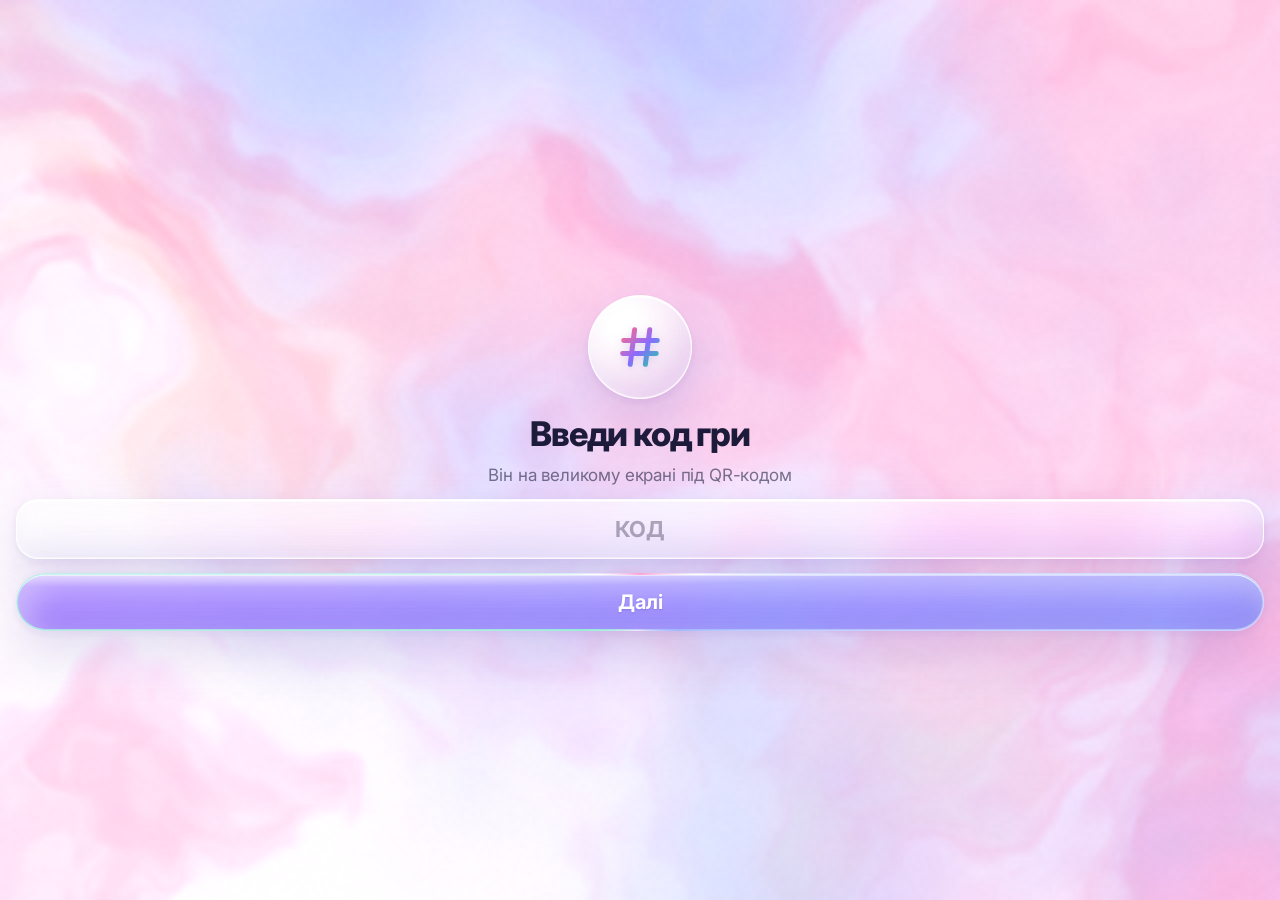
==== index.html @ ceec8c9e "Заголовки без ліній між буквами Co-Authored-By: Claude Opus 5.5 <noreply@anthropic.com> Claude-Sessi" ====
<!doctype html>
<html lang="uk">
<head>
<meta charset="utf-8">
<meta name="viewport" content="width=device-width,initial-scale=1,maximum-scale=1,viewport-fit=cover">
<meta name="theme-color" content="#160d2e">
<title>Квіз</title>
<link rel="preconnect" href="https://fonts.googleapis.com">
<link rel="stylesheet" href="style.css?v=1795431901">
<link rel="stylesheet" id="tf">
<style>
  body { font-size: 17px; }
  #app { position: fixed; inset: 0; display: flex; flex-direction: column; padding: max(14px, env(safe-area-inset-top)) 16px max(16px, env(safe-area-inset-bottom)); }
  .top { display: flex; justify-content: space-between; align-items: center; font-size: 14px; color: var(--muted); font-weight: 600; min-height: 28px; gap: 10px; }
  .top .me { font-weight: 700; color: #fff; overflow: hidden; text-overflow: ellipsis; white-space: nowrap; }
  .top .pts { color: var(--gold); font-weight: 800; white-space: nowrap; }
  .scr { flex: 1; display: flex; flex-direction: column; justify-content: center; text-align: center; gap: 14px; min-height: 0; }
  h1 { font-size: 30px; line-height: 1.1; margin: 0; font-weight: 900; }
  .sub { color: var(--muted); font-size: 17px; }
  .big { font-size: 64px; line-height: 1; }
  input { font: inherit; font-size: 22px; font-weight: 700; text-align: center; padding: 16px; border-radius: 18px; border: 2px solid var(--line); background: rgba(255,255,255,.95); color: #1a1033; width: 100%; outline: none; }
  input:focus { border-color: var(--gold); }
  .btn { font-size: 20px; padding: 16px; width: 100%; }
  .grid { flex: 1; display: grid; grid-template-columns: 1fr 1fr; gap: 12px; min-height: 0; }
  .grid.n2 { grid-template-columns: 1fr; }
  .opt { border-radius: 22px; display: flex; flex-direction: column; align-items: center; justify-content: center; gap: 10px; padding: 12px; font-size: 18px; font-weight: 800; line-height: 1.15; box-shadow: 0 6px 0 rgba(0,0,0,.25); transition: transform .08s; overflow-wrap: anywhere; }
  .opt:active { transform: translateY(4px) scale(.98); box-shadow: 0 2px 0 rgba(0,0,0,.25); }
  .opt .letter { font-size: 22px; }
  .qtext { font-size: 18px; font-weight: 700; text-align: center; margin: 4px 0 12px; line-height: 1.2; }
  .tbar { height: 8px; border-radius: 9px; background: var(--card); overflow: hidden; margin-bottom: 12px; }
  .tbar i { display: block; height: 100%; background: var(--gold); width: 100%; }
  .result { border-radius: 28px; padding: 30px 18px; }
  .result.ok { background: linear-gradient(160deg, #2ad4a0, #129a73); }
  .result.bad { background: linear-gradient(160deg, #ff6b81, #c9304a); }
  .result.none { background: var(--card); border: 1px solid var(--line); }
  .result h2 { font-size: 34px; margin: 6px 0; font-weight: 900; }
  .result .gain { font-size: 26px; font-weight: 900; background: rgba(0,0,0,.18); display: inline-block; padding: 6px 18px; border-radius: 999px; margin-top: 8px; }
  .place { font-size: 20px; font-weight: 700; }
  .place b { color: var(--gold); font-size: 30px; }
  .dots i { display: inline-block; width: 10px; height: 10px; margin: 0 4px; border-radius: 50%; background: var(--gold); animation: bounce 1s infinite; }
  .dots i:nth-child(2) { animation-delay: .15s; } .dots i:nth-child(3) { animation-delay: .3s; }
  @keyframes bounce { 50% { transform: translateY(-10px); opacity: .5; } }
  .medal { font-size: 110px; line-height: 1; }
  .warn { color: var(--gold); font-size: 15px; }
</style>
<script>/* Стиль одразу, до першого кадру */
window.VQ_V = '1795431901';
(function () { var t = new URLSearchParams(location.search).get('theme') || localStorage.getItem('vq_theme') || 'glass';
  if (!/^[a-z]+$/.test(t)) t = 'glass'; window.VQ_PAL0 = localStorage.getItem('vq_pal') || 'pink';
  document.write('<link rel="stylesheet" id="tc" href="theme-' + t + '.css?v=' + window.VQ_V + '">'); })();
</script>
<link rel="stylesheet" href="pal-blue.css?v=1795431901">
<style>
  /* Телефон: легше для слабких GPU (без розмиття під кнопками й вічних анімацій на кожній) */
  #scr .opt { -webkit-backdrop-filter: none !important; backdrop-filter: none !important; animation: none; will-change: transform; }
  #scr .opt::after, #scr .result::after { animation: none !important; }
  #scr .result { -webkit-backdrop-filter: none; backdrop-filter: none; }
  /* Іконки замість емодзі: скляна куля з градієнтною лінією */
  .ico { width: 104px; height: 104px; margin: 0 auto 4px; border-radius: 50%; display: grid; place-items: center; position: relative;
    background: radial-gradient(circle at 32% 24%, #fff 0 14%, rgba(255,255,255,.75) 38%, rgba(255,255,255,.35) 72%, rgba(255,255,255,.2));
    border: 1px solid rgba(255,255,255,.9); box-shadow: var(--gl-sh, 0 14px 30px rgba(0,0,0,.2)); animation: icoFloat 4.5s ease-in-out infinite; }
  .ico svg { width: 52px; height: 52px; fill: none; stroke: url(#ig); stroke-width: 2.3; stroke-linecap: round; stroke-linejoin: round; filter: drop-shadow(0 2px 4px rgba(80,60,180,.18)); }
  .ico.sm { width: 84px; height: 84px; } .ico.sm svg { width: 42px; height: 42px; }
  .result .ico { background: radial-gradient(circle at 32% 24%, #fff 0 14%, rgba(255,255,255,.92) 45%, rgba(255,255,255,.7)); }
  .result.ok .ico svg { stroke: #13a477; } .result.bad .ico svg { stroke: #e2405f; }
  .ico.medal { width: 150px; height: 150px; font: 900 76px/1 var(--fd, sans-serif); color: #fff; text-shadow: 0 3px 10px rgba(120,60,0,.35); }
  .ico.m1 { background: radial-gradient(circle at 32% 24%, #fffbe8 0 10%, #ffd76a 40%, #f2a93b 85%); }
  .ico.m2 { background: radial-gradient(circle at 32% 24%, #ffffff 0 10%, #e3e6f0 40%, #aab1c6 85%); text-shadow: 0 3px 10px rgba(40,50,90,.35); }
  .ico.m3 { background: radial-gradient(circle at 32% 24%, #fff1e6 0 10%, #f6b98d 40%, #d0804d 85%); }
  @keyframes icoFloat { 50% { translate: 0 -6px; } }
  .avpick { display: flex; align-items: center; justify-content: center; gap: 6px; }
  .avpick .av { width: 170px; height: 170px; border-width: 3px; }
  .avpick .av.swap { animation: avIn .45s cubic-bezier(.3,1.6,.5,1), avBob 2.6s ease-in-out .45s infinite; }
  @keyframes avIn { from { transform: scale(.6) rotate(-8deg); opacity: 0; } }
  .avarr { width: 46px; height: 46px; border-radius: 50%; border: 1px solid var(--line); background: var(--card); color: var(--ink); font-size: 28px; line-height: 1; font-weight: 700; }
  .avhint { color: var(--muted); font-size: 13px; margin: 2px 0 6px; }
</style>
</head>
<body>
<script>document.body.dataset.pal = window.VQ_PAL0 === 'blue' ? 'blue' : 'pink';</script>
<div class="bg"><i></i><i></i><i></i><div class="bgmarq"><div><span>Квіз&nbsp;✶&nbsp;Хто&nbsp;знає&nbsp;краще&nbsp;✶&nbsp;Квіз&nbsp;✶&nbsp;Хто&nbsp;знає&nbsp;краще&nbsp;✶&nbsp;</span><span>Квіз&nbsp;✶&nbsp;Хто&nbsp;знає&nbsp;краще&nbsp;✶&nbsp;Квіз&nbsp;✶&nbsp;Хто&nbsp;знає&nbsp;краще&nbsp;✶&nbsp;</span></div></div></div>
<svg width="0" height="0" style="position:absolute" aria-hidden="true"><defs><linearGradient id="ig" x1="0" y1="0" x2="1" y2="1"><stop offset="0" style="stop-color:var(--a0,#ff6b8a)"/><stop offset=".55" style="stop-color:var(--gold,#8b6bff)"/><stop offset="1" style="stop-color:var(--a3,#22c9aa)"/></linearGradient></defs></svg>
<div id="app">
  <div class="top"><span class="me" id="me"><span class="dot connecting"></span></span><span class="pts" id="pts"></span></div>
  <div class="scr" id="scr"></div>
</div>
<script>window.VQ_V = '1795431901'</script>
<script src="lib/mqtt.min.js?v=1795431901"></script>
<script src="common.js?v=1795431901"></script>
<script src="lib/gsap.min.js?v=1795431901"></script>
<script src="liquid.js?v=1795431901"></script>
<script src="substance.js?v=1795431901"></script>
<script src="stagefx.js?v=1795431901"></script>
<script src="doodle.js?v=1795431901"></script>
<script src="nerdfx.js?v=1795431901"></script>
<script src="fx.js?v=1795431901"></script>
<script>
/* Якщо браузер підсунув старі файли з кешу: одне перезавантаження зі свіжими */
if (!window.VQ || !VQ.applyTheme || !VQ.kin) {
  try { if (!sessionStorage.getItem('vq_rl')) { sessionStorage.setItem('vq_rl', '1'); location.replace(location.pathname + location.search + (location.search ? '&' : '?') + '_=' + Date.now()); } } catch (e) {}
} else { try { sessionStorage.removeItem('vq_rl'); } catch (e) {} }
window.addEventListener('error', e => { const d = document.createElement('div'); d.style.cssText = 'position:fixed;left:8px;bottom:8px;z-index:9999;background:#fff;color:#b00;font:12px monospace;padding:6px 10px;border-radius:8px;max-width:90vw'; d.textContent = 'Помилка: ' + e.message; document.body && document.body.appendChild(d); });
</script>
<script>
const { Sfx, esc, params } = VQ;
const LETTERS = ['A', 'Б', 'В', 'Г'];
const scr = document.getElementById('scr');
const ls = { get(k) { try { return localStorage.getItem(k); } catch (e) { return null; } }, set(k, v) { try { localStorage.setItem(k, v); } catch (e) {} }, del(k) { try { localStorage.removeItem(k); } catch (e) {} } };
const room = (params.get('r') || '').toUpperCase().replace(/[^A-Z]/g, '');
VQ.applyTheme(params.get('theme') || ls.get('vq_theme') || 'glass');
document.body.dataset.pal = ls.get('vq_pal') || 'pink';
let myId = ls.get('vq_id'); if (!myId) { myId = VQ.rid(14); ls.set('vq_id', myId); }
let myName = ls.get('vq_name') || '';
const JK = 'vq_joined_' + room;
let joined = ls.get(JK) === '1', confirmed = false;
let S = null, shownKey = '', deadline = 0, myAns = {}, resendT = null, net = null, status = 'connecting', tbar = null;

const ICONS = {
  check: '<path d="M5 12.5l4.6 4.6L19.2 7.4"/>',
  cross: '<path d="M7 7l10 10M17 7L7 17"/>',
  clock: '<circle cx="12" cy="12" r="8.2"/><path d="M12 7.8v4.6l3 1.9"/>',
  bolt: '<path d="M13.2 3L5.5 13.4h5.9L10.6 21l7.9-10.6h-6z"/>',
  wait: '<path d="M7 3.8h10M7 20.2h10M8 4c0 4.5 8 5 8 8s-8 3.5-8 8M16 4c0 4.5-8 5-8 8s8 3.5 8 8"/>',
  bars: '<path d="M6 19.5V12M12 19.5V5M18 19.5V9"/>',
  star: '<path d="M12 3.6l2.6 5.3 5.9.9-4.3 4.1 1 5.8L12 17l-5.2 2.7 1-5.8-4.3-4.1 5.9-.9z"/>',
  user: '<circle cx="12" cy="8.2" r="3.7"/><path d="M5 20c1.2-3.7 4-5.5 7-5.5s5.8 1.8 7 5.5"/>',
  alert: '<circle cx="12" cy="12" r="8.6"/><path d="M12 7.6v5.2M12 16.3v.2"/>',
  heart: '<path d="M12 19.8s-7.2-4.4-7.2-10a4.1 4.1 0 0 1 7.2-2.7 4.1 4.1 0 0 1 7.2 2.7c0 5.6-7.2 10-7.2 10z"/>',
  hash: '<path d="M9.5 4L7.5 20M16.5 4l-2 16M4.5 9h15.5M4 15h15.5"/>'
};
const ico = (k, cls = '') => `<div class="ico ${cls}"><svg viewBox="0 0 24 24">${ICONS[k]}</svg></div>`;
function icoIn() { const e = scr.querySelector('.ico'); if (e && window.gsap) gsap.from(e, { scale: .3, rotation: -25, opacity: 0, duration: .9, ease: 'elastic.out(1,.55)' }); }
new MutationObserver(icoIn).observe(document.getElementById('scr'), { childList: true });
function vib(p) { try { navigator.vibrate && navigator.vibrate(p); } catch (e) {} }
function setTop() {
  document.getElementById('me').innerHTML = `<span class="dot ${status}"></span>` + (joined && myName ? esc((S && S.pl && S.pl[myId]) || myName) : (status === 'online' ? 'На зв\'язку' : 'Підключення…'));
  const r = S && S.res && S.res[myId];
  document.getElementById('pts').textContent = r ? r[2] + ' балів' : '';
}

/* ---------- Без коду кімнати ---------- */
if (!room) {
  scr.innerHTML = `${ico('hash')}<h1>Введи код гри</h1><div class="sub">Він на великому екрані під QR-кодом</div>
    <input id="code" maxlength="6" autocomplete="off" autocapitalize="characters" placeholder="КОД"><button class="btn" id="go">Далі</button>`;
  const go = () => { const c = document.getElementById('code').value.trim().toUpperCase().replace(/[^A-Z]/g, ''); if (c.length >= 4) location.search = '?r=' + c; };
  document.getElementById('go').onclick = go;
  document.getElementById('code').onkeydown = e => { if (e.key === 'Enter') go(); };
  document.getElementById('me').textContent = '';
} else {
  scr.innerHTML = `<div class="dots"><i></i><i></i><i></i></div><div class="sub">Підключаємось до гри…</div>`;
  net = VQ.connect({
    idx: +(params.get('b') || 0), subs: [VQ.topic(room) + '/s'],
    onStatus: s => { status = s; setTop(); },
    onConnect: () => { if (joined && myName) sendJoin(); },
    onMessage: (t, m) => onState(m)
  });
  setTimeout(() => { if (!S) scr.innerHTML = `${ico('alert')}<h1>Гру не знайдено</h1><div class="sub">Перевір інтернет або відскануй QR-код ще раз</div><button class="btn ghost" onclick="location.reload()">Спробувати ще</button>`; }, 15000);
}
/* Мій персонаж: випадковий при першому вході, гортається стрілками на екрані «Ти в грі!» */
let myAv = +ls.get('vq_av') || (1 + Math.floor(Math.random() * VQ.AV_N)); if (myAv > VQ.AV_N) myAv = 1; ls.set('vq_av', myAv);
function sendJoin() { net && net.pub(VQ.topic(room) + '/p', { t: 'join', id: myId, name: myName, av: myAv }); }
/* Серцебиття для ведучого: поки сторінка відкрита, кожні 8 с «я тут» (з ім'ям, щоб повернутись після паузи) */
setInterval(() => { if (joined && myName && !document.hidden) net && net.pub(VQ.topic(room) + '/p', { t: 'hb', id: myId, name: myName, av: myAv }); }, 8000);
document.addEventListener('visibilitychange', () => { if (!document.hidden && joined && myName) { confirmed = false; sendJoin(); } });
function sendAns(i, a) { net && net.pub(VQ.topic(room) + '/p', { t: 'ans', id: myId, q: i, a }); }

function onState(m) {
  if (!m) { if (S) { S = null; scr.innerHTML = `${ico('heart')}<h1>Гру завершено</h1><div class="sub">Дякуємо за участь!</div>`; } return; }
  const first = !S; S = m;
  if (S.th && S.th !== document.body.dataset.theme) { VQ.applyTheme(S.th); ls.set('vq_theme', S.th); }
  if ((S.pa || 'pink') !== document.body.dataset.pal) { document.body.dataset.pal = S.pa || 'pink'; ls.set('vq_pal', document.body.dataset.pal); }
  if (joined && S.pl[myId]) confirmed = true;
  if (joined && confirmed && !S.pl[myId]) { joined = false; confirmed = false; ls.del(JK); }
  if (joined && !S.pl[myId] && first) sendJoin();
  if (S.ph === 'question' && typeof S.left === 'number') {
    const d = performance.now() + S.left;
    if (shownKey !== 'question' + S.i || d < deadline) deadline = d;
  }
  setTop(); show();
}

function show() {
  if (!joined) return shownKey === 'join' ? null : renderJoin();
  if (!S.pl[myId]) { if (shownKey !== 'wait-join') { shownKey = 'wait-join'; scr.innerHTML = `<div class="dots"><i></i><i></i><i></i></div><div class="sub">Заходимо в гру…</div>`; } return; }
  const key = S.ph + (S.i ?? '') + (S.ph === 'question' ? (myAns[S.i] != null ? 'a' : '') : '');
  if (S.ph === 'question' && myAns[S.i] != null) {
    if (S.ans && S.ans.includes(myId)) clearInterval(resendT);
  }
  if (key === shownKey) { const c = document.getElementById('cnt'); if (c) c.textContent = Object.keys(S.pl).length; return; }
  shownKey = key; clearInterval(tbar);
  const ph = S.ph, n = Object.keys(S.pl).length;
  if (ph === 'lobby') {
    scr.innerHTML = `${ico('check')}<h1>${VQ.kin('Ти в грі!')}</h1><div class="sub">Дивись на великий екран.<br>Квіз скоро почнеться.</div><div class="place">У грі: <b id="cnt">${n}</b></div>
      <button class="btn ghost" id="rename" style="margin-top:20px">Змінити ім'я</button>`;
    document.getElementById('rename').onclick = () => { joined = false; ls.del(JK); renderJoin(); };
    return;
  }
  if (ph === 'intro') {
    scr.innerHTML = `<div class="sub">Питання ${S.i + 1} з ${S.n}</div>${ico('bolt')}<h1>${VQ.kin('Готуйся!')}</h1>`;
    vib(60); return;
  }
  if (ph === 'question') {
    const q = S.q;
    if (myAns[S.i] != null) {
      scr.innerHTML = `${ico('wait')}<h1>Відповідь прийнята</h1><div class="sub">Чекаємо на інших…</div>`;
      return;
    }
    scr.style.justifyContent = 'stretch';
    scr.innerHTML = `<div class="tbar"><i id="tb"></i></div><div class="qtext">${esc(q.text)}</div>
      <div class="grid ${q.a.length === 2 ? 'n2' : ''}">${q.a.map((a, i) => `<button class="opt ans${i} pop" style="animation-delay:${i * 60}ms" data-i="${i}"><span class="letter">${LETTERS[i]}</span><span>${esc(a)}</span></button>`).join('')}</div>`;
    const tb = document.getElementById('tb'), total = q.time * 1000;
    const upd = () => { const left = Math.max(0, deadline - performance.now()); tb.style.width = (left / total * 100) + '%'; };
    upd(); tbar = setInterval(upd, 100); window.FX && FX.phone('question', scr);
    scr.querySelectorAll('.opt').forEach(b => b.onclick = () => {
      const i = S.i, a = +b.dataset.i; if (myAns[i] != null) return;
      myAns[i] = a; vib(30); Sfx.init(); Sfx.pop();
      sendAns(i, a); clearInterval(resendT);
      resendT = setInterval(() => { if (S.ph === 'question' && S.i === i && !(S.ans || []).includes(myId)) sendAns(i, a); else clearInterval(resendT); }, 1500);
      scr.style.justifyContent = ''; show();
    });
    return;
  }
  scr.style.justifyContent = '';
  const r = S.res && S.res[myId];
  if (ph === 'reveal') {
    if (!r) { scr.innerHTML = `<h1>Чекаємо…</h1>`; return; }
    const [ok, gain, , rank] = r, cor = S.q.a[S.cor];
    if (ok === 1) { Sfx.init(); Sfx.correct(); vib([40, 60, 40]); }
    else if (ok === 0) { Sfx.init(); Sfx.wrong(); vib(300); }
    scr.innerHTML = `<div class="result ${ok === 1 ? 'ok' : ok === 0 ? 'bad' : 'none'} pop ${ok === 0 ? 'shake' : ''}">
      ${ico(ok === 1 ? 'check' : ok === 0 ? 'cross' : 'clock', 'sm')}
      <h2>${VQ.kin(ok === 1 ? 'Правильно!' : ok === 0 ? 'Мимо' : 'Не встиг')}</h2>
      ${ok === 1 ? `<div class="gain">+${gain}</div>` : `<div class="sub" style="color:#fff">Правильна відповідь:<br><b>${esc(cor)}</b></div>`}
    </div><div class="place rise">Ти на <b>${rank}</b> місці</div>`;
    window.FX && FX.phone('reveal', scr, ok);
    return;
  }
  if (ph === 'board') {
    scr.innerHTML = `${ico('bars')}<div class="place">Ти на <b>${r ? r[3] : '—'}</b> місці</div><div class="sub">${r ? r[2] : 0} балів</div><div class="sub">Наступне питання вже скоро</div>`;
    return;
  }
  if (ph === 'final') {
    const rank = r ? r[3] : null, medal = rank >= 1 && rank <= 3;
    scr.innerHTML = `<div class="dots"><i></i><i></i><i></i></div><h1>Хто ж переможе?</h1><div class="sub">Дивись на екран!</div>`;
    setTimeout(() => {
      if (S.ph !== 'final') return;
      scr.innerHTML = medal
        ? `<div class="ico medal m${rank}">${rank}</div><h1 class="rise">${rank} місце!</h1><div class="sub">${r[2]} балів. Ти супер!</div>`
        : `${ico('star')}<h1 class="rise">Твоє місце: ${rank ?? '—'}</h1><div class="sub">${r ? r[2] : 0} балів. Дякуємо за гру!</div>`;
      if (medal) { VQ.confetti(6000, 160); vib([80, 80, 200]); }
    }, 9400);
  }
}

function renderJoin() {
  shownKey = 'join';
  scr.innerHTML = `${ico('user')}<h1>${VQ.kin((S && S.title) || 'Квіз')}</h1><div class="sub">Як тебе звати?</div>
    <input id="nm" maxlength="20" autocomplete="off" placeholder="Твоє ім'я" value="${esc(myName)}">
    <button class="btn" id="go">Увійти в гру</button><div class="warn" id="w"></div>`;
  const nm = document.getElementById('nm');
  const go = () => {
    const v = nm.value.replace(/\s+/g, ' ').trim();
    if (!v) { nm.classList.remove('shake'); void nm.offsetWidth; nm.classList.add('shake'); return; }
    Sfx.init();
    myName = v.slice(0, 20); ls.set('vq_name', myName); joined = true; confirmed = false; ls.set(JK, '1');
    sendJoin(); shownKey = ''; setTop();
    if (S) show();
  };
  document.getElementById('go').onclick = go;
  nm.onkeydown = e => { if (e.key === 'Enter') go(); };
}
</script>
</body>
</html>
---- style.css ----
:root {
  --bg1: #160d2e; --bg2: #3a1d5e; --bg3: #0f2a4a;
  --ink: #fff; --muted: rgba(255,255,255,.68); --card: rgba(255,255,255,.08); --line: rgba(255,255,255,.14);
  --gold: #ffd166; --ok: #2ad4a0; --bad: #ff5d73;
  --a0: #ff5d73; --a1: #7c6cff; --a2: #f5a524; --a3: #18b892;
  --r: 22px;
}
* { box-sizing: border-box; -webkit-tap-highlight-color: transparent; }
html, body { margin: 0; height: 100%; }
body {
  font-family: var(--fb, system-ui), system-ui, -apple-system, 'Segoe UI', sans-serif;
  color: var(--ink); background: var(--bg1); overflow: hidden;
}
.bg { position: fixed; inset: 0; z-index: -1; overflow: hidden; background: radial-gradient(120% 90% at 10% 0%, var(--bg2), transparent 60%), radial-gradient(100% 80% at 100% 100%, var(--bg3), transparent 60%), var(--bg1); }
.bg i { position: absolute; border-radius: 50%; filter: blur(60px); opacity: .5; animation: drift 18s ease-in-out infinite alternate; }
.bg i:nth-child(1) { width: 40vmax; height: 40vmax; background: #6a2bd8; left: -10vmax; top: 30%; }
.bg i:nth-child(2) { width: 32vmax; height: 32vmax; background: #d8326a; right: -8vmax; top: -8vmax; animation-duration: 23s; opacity: .35; }
.bg i:nth-child(3) { width: 28vmax; height: 28vmax; background: #1a7fd8; right: 20%; bottom: -12vmax; animation-duration: 27s; opacity: .35; }
@keyframes drift { to { transform: translate(6vmax, -4vmax) scale(1.15); } }

button { font: inherit; color: inherit; border: 0; cursor: pointer; }
.btn { background: var(--gold); color: #2a1640; font-weight: 800; border-radius: 999px; padding: .8em 1.6em; font-size: 1.05rem; box-shadow: 0 6px 0 #c99a2e; transition: transform .1s, box-shadow .1s; }
.btn:active { transform: translateY(4px); box-shadow: 0 2px 0 #c99a2e; }
.btn.ghost { background: var(--card); color: var(--ink); box-shadow: none; border: 1px solid var(--line); font-weight: 600; }
.btn:disabled { opacity: .4; pointer-events: none; }

.pop { animation: pop .45s cubic-bezier(.2, 1.6, .4, 1) both; }
@keyframes pop { from { transform: scale(.3); opacity: 0; } }
.rise { animation: rise .55s cubic-bezier(.2, .9, .3, 1) both; }
@keyframes rise { from { transform: translateY(40px); opacity: 0; } }
.fade { animation: fade .4s both; }
@keyframes fade { from { opacity: 0; } }
.shake { animation: shake .5s; }
@keyframes shake { 20%, 60% { transform: translateX(-10px); } 40%, 80% { transform: translateX(10px); } }
.pulse { animation: pulse 1.6s ease-in-out infinite; }
@keyframes pulse { 50% { transform: scale(1.06); } }

.ans0 { background: var(--a0); } .ans1 { background: var(--a1); } .ans2 { background: var(--a2); } .ans3 { background: var(--a3); }
.letter { display: inline-grid; place-items: center; width: 1.7em; height: 1.7em; border-radius: 12px; background: rgba(0,0,0,.18); font-weight: 900; flex: none; }
.dot { display: inline-block; width: 9px; height: 9px; border-radius: 50%; background: #999; margin-right: 6px; vertical-align: middle; }
.dot.online { background: var(--ok); box-shadow: 0 0 10px var(--ok); }
.dot.connecting { background: var(--gold); animation: pulse 1s infinite; }
.dot.offline { background: var(--bad); }

h1, h2, .display { font-family: var(--fd, inherit); }
/* Кінетичний текст */
.kin .w { display: inline-block; white-space: nowrap; }
.kin .c { display: inline-block; animation: kin .7s cubic-bezier(.2, 1.3, .4, 1) both; animation-delay: calc(var(--i) * 26ms); }
@keyframes kin { from { transform: translateY(.7em) rotate(10deg) scale(.6); opacity: 0; } }
/* Біжучий рядок */
.ticker { overflow: hidden; white-space: nowrap; }
.ticker .track { display: inline-block; animation: tick 22s linear infinite; }
.ticker .track span { display: inline-block; padding: 0 .9em; }
@keyframes tick { to { transform: translateX(-50%); } }
/* Перехід між екранами */
#wipe { position: fixed; inset: 0; z-index: 40; pointer-events: none; display: flex; flex-direction: column; visibility: hidden; }
#wipe i { flex: 1; background: var(--wipe1, #ffd166); transform: translateX(-101%); }
#wipe i:nth-child(2) { background: var(--wipe2, #ff5d73); }
#wipe i:nth-child(3) { background: var(--wipe3, #7c6cff); }
#wipe.go { visibility: visible; }
#wipe.go i { animation: wipe .8s cubic-bezier(.7, 0, .3, 1) both; }
#wipe.go i:nth-child(2) { animation-delay: .05s; } #wipe.go i:nth-child(3) { animation-delay: .1s; }
@keyframes wipe { 0% { transform: translateX(-101%); } 45%, 55% { transform: translateX(0); } 100% { transform: translateX(101%); } }

.bgmarq { display: none; }
.bgmarq > div { white-space: nowrap; }
.bgmarq span { display: inline-block; animation: tick 70s linear infinite; }

/* Наведення курсору: кнопка пружно збільшується */
@media (hover: hover) {
  .btn, .top .tools button, .chip, .opt { transition: scale .45s cubic-bezier(.34, 1.7, .5, 1), filter .3s, box-shadow .3s; }
  .btn:hover, .top .tools button:hover { scale: 1.08; filter: brightness(1.06); }
  .btn:active { scale: .97; }
  .chip:hover { scale: 1.1; }
}

/* WebGL-скло замість CSS-плям; GSAP сам веде входи, CSS-анімації вимикаємо */
body.webgl .bg > i, body.webgl .bg::before, body.webgl .bg::after { display: none; }
body.webgl .bg .bubbles { opacity: .55; }
.gs .opt, .gs .qhead, .gs .row, .gs .qrcard, .gs .timer, .gs .answered, .gs .tline, .gs .intro .num, .gs .result, .gs .ticker.lob { animation: none !important; }
body.webgl[data-theme="show"] .bg::before { display: block; z-index: 1; opacity: .5; }
.gs .opt, .gs .qhead, .gs .row, .gs .qrcard, .gs .timer, .gs .answered, .gs .tline, .gs .intro .num, .gs .result, .gs .ticker.lob, .gs .bubble, .gs .bar i, .gs .bar b, .gs .col .who { transition: scale .35s cubic-bezier(.3, 1.6, .5, 1), filter .4s, box-shadow .4s !important; }

/* Персонажі гостей: легке живе погойдування від ніг */
.av { display: inline-block; flex: none; object-fit: cover; border-radius: 50%; border: 2px solid rgba(255,255,255,.9); box-shadow: 0 0 0 1px rgba(140,110,220,.25), 0 6px 16px rgba(70,40,140,.22), inset 0 0 0 1px rgba(255,255,255,.5); background: #f3ecff; animation: avBob 3.2s ease-in-out infinite; }
@keyframes avBob { 0%, 100% { transform: translateY(0) rotate(-3deg); } 50% { transform: translateY(-6%) rotate(3deg); } }
---- pal-blue.css ----
/* Синя палітра «Рідкого скла» (для хлопця/чоловіка): body[data-pal="blue"] */
body[data-pal="blue"] {
  --ink: #13234d; --muted: rgba(19,35,77,.58); --gold: #2f6bff;
  --a0: #3b7bff; --a1: #7b5cff; --a2: #ff9a3c; --a3: #17c3b2;
  --wipe1: rgba(205,225,255,.6); --wipe2: rgba(200,240,255,.6); --wipe3: rgba(215,215,255,.6);
  --iri: linear-gradient(100deg, #2f6bff, #4fb3ff 40%, #22d3c5 75%, #6a7bff);
  --gl-sh: inset 0 1.5px 0 rgba(255,255,255,.95), inset 0 -1px 0 rgba(255,255,255,.4), inset 10px 14px 28px rgba(255,255,255,.4), inset -10px -16px 30px rgba(60,110,220,.12), 0 22px 50px rgba(40,80,180,.18), 0 3px 8px rgba(40,80,180,.08);
  background: #eef5ff;
}
body[data-pal="blue"] .bg { background: linear-gradient(135deg, #eef6ff 0%, #e9efff 45%, #e8fbff 100%); }
body[data-pal="blue"] .lobby h1 .c, body[data-pal="blue"] .finaltitle .c, body[data-pal="blue"] .board h2 .c, body[data-pal="blue"] #scr h1 .c { color: #1f45b8; }
body[data-pal="blue"] .btn:not(.ghost) { background: linear-gradient(140deg, rgba(70,130,255,.9), rgba(40,190,230,.75)); text-shadow: 0 1px 2px rgba(20,50,140,.3); }
body[data-pal="blue"] .qrcard::after, body[data-pal="blue"] .btn::after, body[data-pal="blue"] .qhead::after, body[data-pal="blue"] .opt::after, body[data-pal="blue"] .row::after, body[data-pal="blue"] .col .block::after, body[data-pal="blue"] .result::after, body[data-pal="blue"] .timer::after {
  background: conic-gradient(from var(--ang), rgba(90,150,255,.95), rgba(255,255,255,.2) 18%, rgba(90,220,255,.95) 35%, rgba(255,255,255,.2) 52%, rgba(120,120,255,.95) 68%, rgba(255,255,255,.2) 84%, rgba(90,150,255,.95)); }
body[data-pal="blue"] .bignum { -webkit-text-stroke-color: rgba(47,107,255,.35); }
body[data-pal="blue"] .timer .tprog { stroke: #2f6bff; }
body[data-pal="blue"] .chip:hover { background: rgba(60,130,255,.25); }
body[data-pal="blue"] .col.p2 .block { background: linear-gradient(160deg, rgba(190,215,255,.9), rgba(100,150,255,.5)); }
body[data-pal="blue"] .col.p3 .block { background: linear-gradient(160deg, rgba(180,240,240,.9), rgba(60,200,210,.5)); }
body[data-pal="blue"] .hero img.main { filter: drop-shadow(0 20px 40px rgba(20,50,140,.25)); }
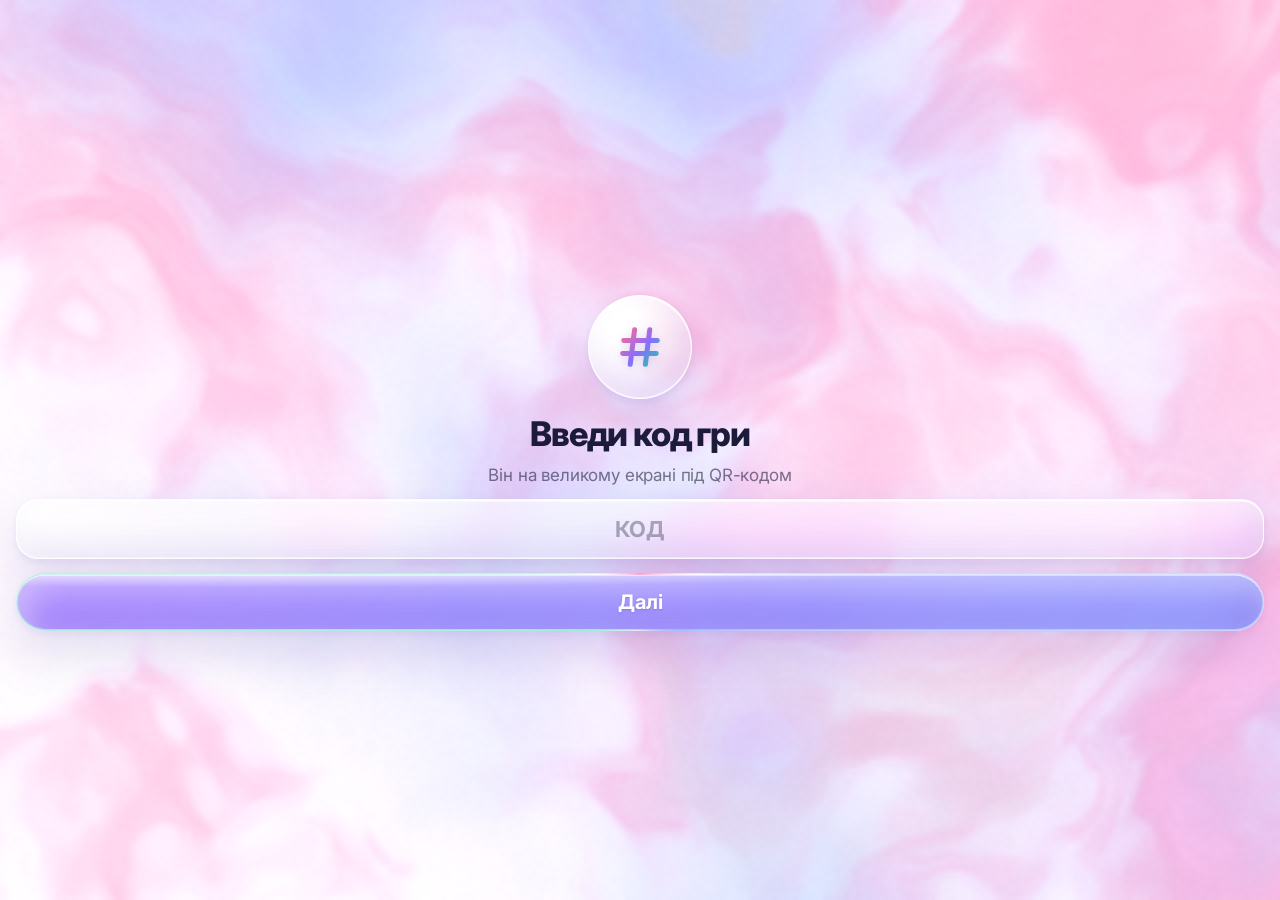
==== commit 5e76de34: "Питання закривається, коли відповіли всі на зв'язку; без звуку рахування при нулі; фон стабільний пі" ====
--- a/index.html
+++ b/index.html
@@ -6,7 +6,7 @@
 <meta name="theme-color" content="#160d2e">
 <title>Квіз</title>
 <link rel="preconnect" href="https://fonts.googleapis.com">
-<link rel="stylesheet" href="style.css?v=1795431901">
+<link rel="stylesheet" href="style.css?v=1795432729">
 <link rel="stylesheet" id="tf">
 <style>
   body { font-size: 17px; }
@@ -44,12 +44,12 @@
   .warn { color: var(--gold); font-size: 15px; }
 </style>
 <script>/* Стиль одразу, до першого кадру */
-window.VQ_V = '1795431901';
+window.VQ_V = '1795432729';
 (function () { var t = new URLSearchParams(location.search).get('theme') || localStorage.getItem('vq_theme') || 'glass';
   if (!/^[a-z]+$/.test(t)) t = 'glass'; window.VQ_PAL0 = localStorage.getItem('vq_pal') || 'pink';
   document.write('<link rel="stylesheet" id="tc" href="theme-' + t + '.css?v=' + window.VQ_V + '">'); })();
 </script>
-<link rel="stylesheet" href="pal-blue.css?v=1795431901">
+<link rel="stylesheet" href="pal-blue.css?v=1795432729">
 <style>
   /* Телефон: легше для слабких GPU (без розмиття під кнопками й вічних анімацій на кожній) */
   #scr .opt { -webkit-backdrop-filter: none !important; backdrop-filter: none !important; animation: none; will-change: transform; }
@@ -84,16 +84,16 @@
   <div class="top"><span class="me" id="me"><span class="dot connecting"></span></span><span class="pts" id="pts"></span></div>
   <div class="scr" id="scr"></div>
 </div>
-<script>window.VQ_V = '1795431901'</script>
-<script src="lib/mqtt.min.js?v=1795431901"></script>
-<script src="common.js?v=1795431901"></script>
-<script src="lib/gsap.min.js?v=1795431901"></script>
-<script src="liquid.js?v=1795431901"></script>
-<script src="substance.js?v=1795431901"></script>
-<script src="stagefx.js?v=1795431901"></script>
-<script src="doodle.js?v=1795431901"></script>
-<script src="nerdfx.js?v=1795431901"></script>
-<script src="fx.js?v=1795431901"></script>
+<script>window.VQ_V = '1795432729'</script>
+<script src="lib/mqtt.min.js?v=1795432729"></script>
+<script src="common.js?v=1795432729"></script>
+<script src="lib/gsap.min.js?v=1795432729"></script>
+<script src="liquid.js?v=1795432729"></script>
+<script src="substance.js?v=1795432729"></script>
+<script src="stagefx.js?v=1795432729"></script>
+<script src="doodle.js?v=1795432729"></script>
+<script src="nerdfx.js?v=1795432729"></script>
+<script src="fx.js?v=1795432729"></script>
 <script>
 /* Якщо браузер підсунув старі файли з кешу: одне перезавантаження зі свіжими */
 if (!window.VQ || !VQ.applyTheme || !VQ.kin) {
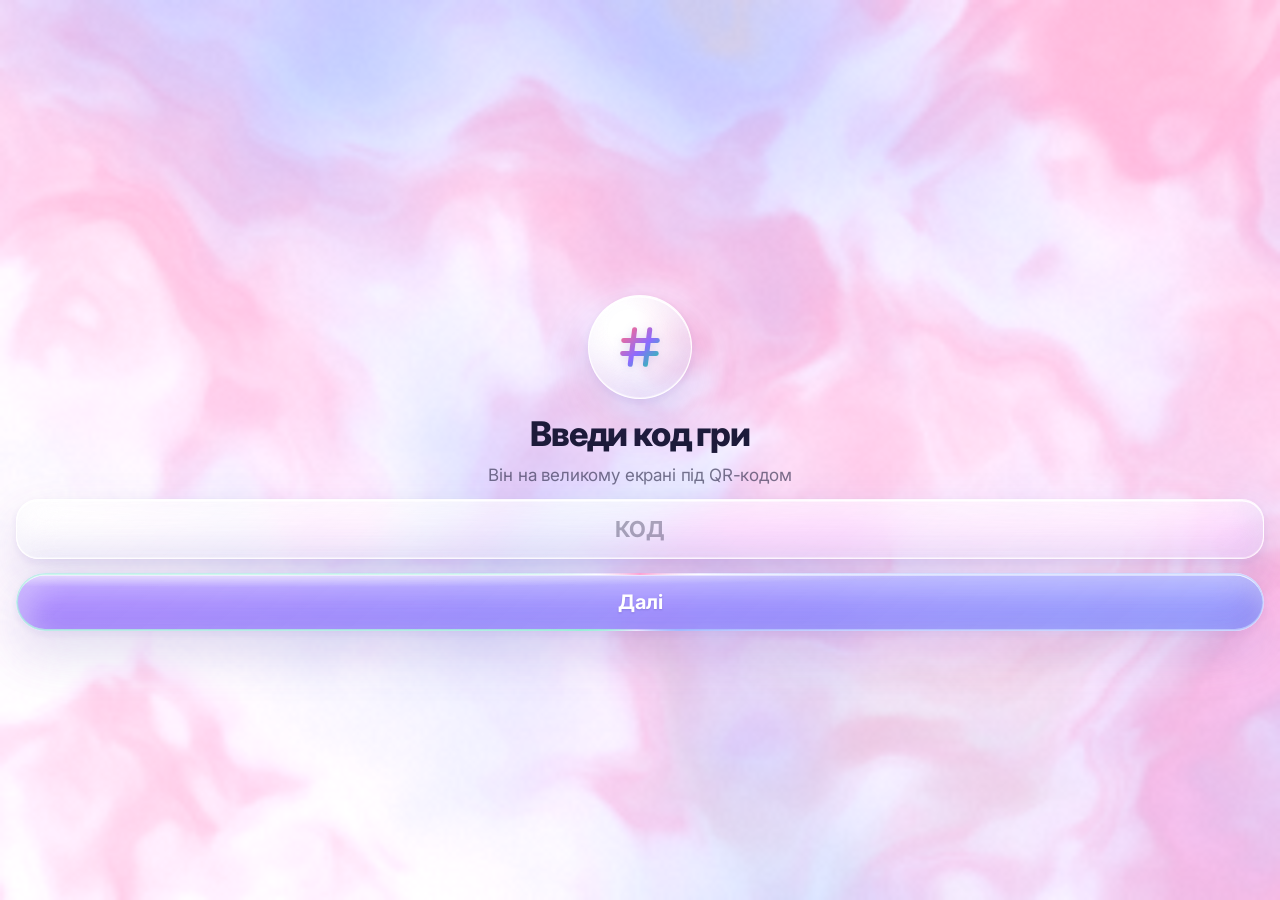
==== commit 719fd0a3: "Налаштування у вузькому вікні: блоки більше не накладаються Co-Authored-By: Claude Opus 5.5 <noreply" ====
--- a/index.html
+++ b/index.html
@@ -6,7 +6,7 @@
 <meta name="theme-color" content="#160d2e">
 <title>Квіз</title>
 <link rel="preconnect" href="https://fonts.googleapis.com">
-<link rel="stylesheet" href="style.css?v=1795432729">
+<link rel="stylesheet" href="style.css?v=1795440682">
 <link rel="stylesheet" id="tf">
 <style>
   body { font-size: 17px; }
@@ -44,12 +44,12 @@
   .warn { color: var(--gold); font-size: 15px; }
 </style>
 <script>/* Стиль одразу, до першого кадру */
-window.VQ_V = '1795432729';
+window.VQ_V = '1795440682';
 (function () { var t = new URLSearchParams(location.search).get('theme') || localStorage.getItem('vq_theme') || 'glass';
   if (!/^[a-z]+$/.test(t)) t = 'glass'; window.VQ_PAL0 = localStorage.getItem('vq_pal') || 'pink';
   document.write('<link rel="stylesheet" id="tc" href="theme-' + t + '.css?v=' + window.VQ_V + '">'); })();
 </script>
-<link rel="stylesheet" href="pal-blue.css?v=1795432729">
+<link rel="stylesheet" href="pal-blue.css?v=1795440682">
 <style>
   /* Телефон: легше для слабких GPU (без розмиття під кнопками й вічних анімацій на кожній) */
   #scr .opt { -webkit-backdrop-filter: none !important; backdrop-filter: none !important; animation: none; will-change: transform; }
@@ -84,16 +84,16 @@
   <div class="top"><span class="me" id="me"><span class="dot connecting"></span></span><span class="pts" id="pts"></span></div>
   <div class="scr" id="scr"></div>
 </div>
-<script>window.VQ_V = '1795432729'</script>
-<script src="lib/mqtt.min.js?v=1795432729"></script>
-<script src="common.js?v=1795432729"></script>
-<script src="lib/gsap.min.js?v=1795432729"></script>
-<script src="liquid.js?v=1795432729"></script>
-<script src="substance.js?v=1795432729"></script>
-<script src="stagefx.js?v=1795432729"></script>
-<script src="doodle.js?v=1795432729"></script>
-<script src="nerdfx.js?v=1795432729"></script>
-<script src="fx.js?v=1795432729"></script>
+<script>window.VQ_V = '1795440682'</script>
+<script src="lib/mqtt.min.js?v=1795440682"></script>
+<script src="common.js?v=1795440682"></script>
+<script src="lib/gsap.min.js?v=1795440682"></script>
+<script src="liquid.js?v=1795440682"></script>
+<script src="substance.js?v=1795440682"></script>
+<script src="stagefx.js?v=1795440682"></script>
+<script src="doodle.js?v=1795440682"></script>
+<script src="nerdfx.js?v=1795440682"></script>
+<script src="fx.js?v=1795440682"></script>
 <script>
 /* Якщо браузер підсунув старі файли з кешу: одне перезавантаження зі свіжими */
 if (!window.VQ || !VQ.applyTheme || !VQ.kin) {
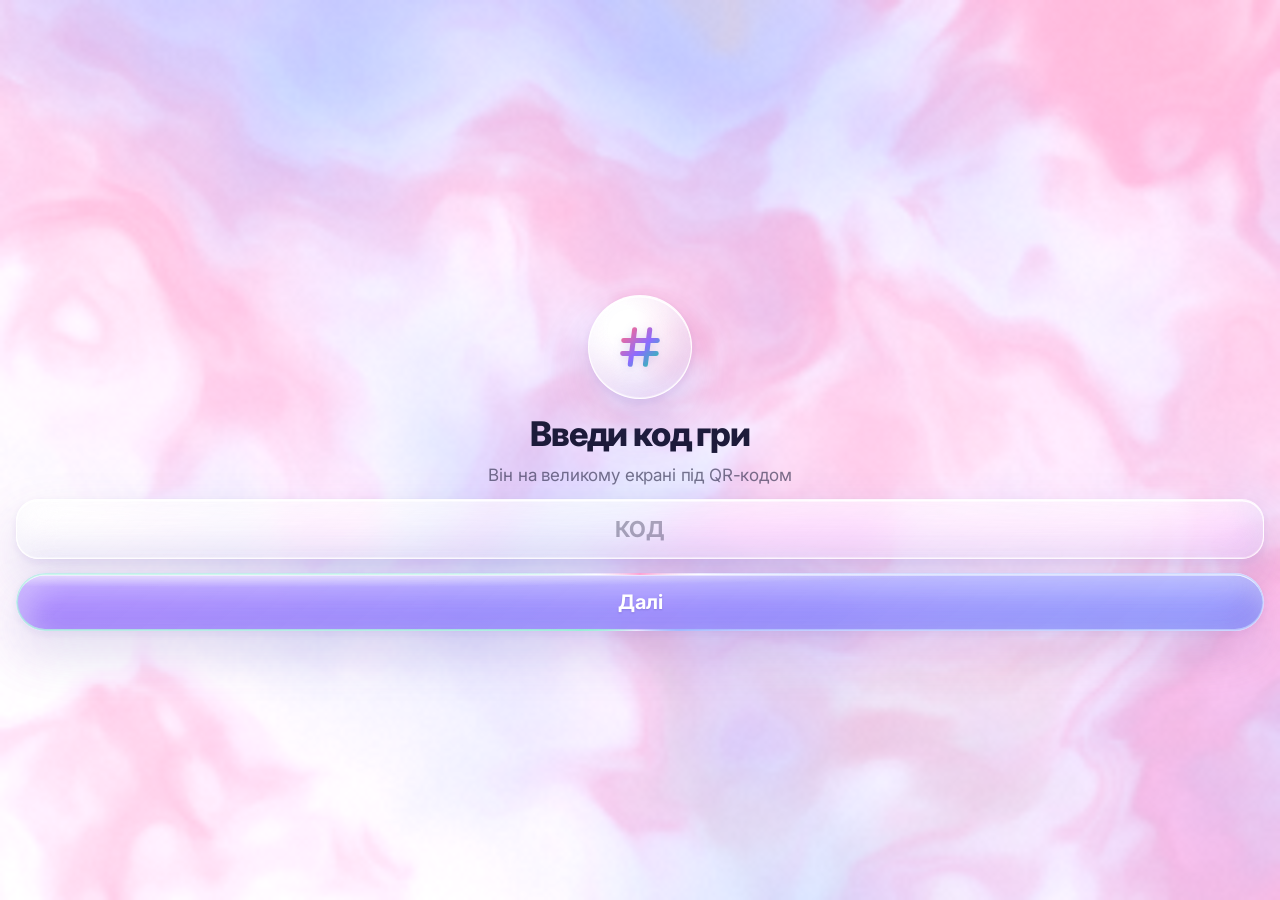
==== commit c3acb301: "Разово повертаємо стандартну героїню і звук Co-Authored-By: Claude Opus 5.5 <noreply@anthropic.com> " ====
--- a/index.html
+++ b/index.html
@@ -6,7 +6,7 @@
 <meta name="theme-color" content="#160d2e">
 <title>Квіз</title>
 <link rel="preconnect" href="https://fonts.googleapis.com">
-<link rel="stylesheet" href="style.css?v=1795440682">
+<link rel="stylesheet" href="style.css?v=1795441074">
 <link rel="stylesheet" id="tf">
 <style>
   body { font-size: 17px; }
@@ -44,12 +44,12 @@
   .warn { color: var(--gold); font-size: 15px; }
 </style>
 <script>/* Стиль одразу, до першого кадру */
-window.VQ_V = '1795440682';
+window.VQ_V = '1795441074';
 (function () { var t = new URLSearchParams(location.search).get('theme') || localStorage.getItem('vq_theme') || 'glass';
   if (!/^[a-z]+$/.test(t)) t = 'glass'; window.VQ_PAL0 = localStorage.getItem('vq_pal') || 'pink';
   document.write('<link rel="stylesheet" id="tc" href="theme-' + t + '.css?v=' + window.VQ_V + '">'); })();
 </script>
-<link rel="stylesheet" href="pal-blue.css?v=1795440682">
+<link rel="stylesheet" href="pal-blue.css?v=1795441074">
 <style>
   /* Телефон: легше для слабких GPU (без розмиття під кнопками й вічних анімацій на кожній) */
   #scr .opt { -webkit-backdrop-filter: none !important; backdrop-filter: none !important; animation: none; will-change: transform; }
@@ -84,16 +84,16 @@
   <div class="top"><span class="me" id="me"><span class="dot connecting"></span></span><span class="pts" id="pts"></span></div>
   <div class="scr" id="scr"></div>
 </div>
-<script>window.VQ_V = '1795440682'</script>
-<script src="lib/mqtt.min.js?v=1795440682"></script>
-<script src="common.js?v=1795440682"></script>
-<script src="lib/gsap.min.js?v=1795440682"></script>
-<script src="liquid.js?v=1795440682"></script>
-<script src="substance.js?v=1795440682"></script>
-<script src="stagefx.js?v=1795440682"></script>
-<script src="doodle.js?v=1795440682"></script>
-<script src="nerdfx.js?v=1795440682"></script>
-<script src="fx.js?v=1795440682"></script>
+<script>window.VQ_V = '1795441074'</script>
+<script src="lib/mqtt.min.js?v=1795441074"></script>
+<script src="common.js?v=1795441074"></script>
+<script src="lib/gsap.min.js?v=1795441074"></script>
+<script src="liquid.js?v=1795441074"></script>
+<script src="substance.js?v=1795441074"></script>
+<script src="stagefx.js?v=1795441074"></script>
+<script src="doodle.js?v=1795441074"></script>
+<script src="nerdfx.js?v=1795441074"></script>
+<script src="fx.js?v=1795441074"></script>
 <script>
 /* Якщо браузер підсунув старі файли з кешу: одне перезавантаження зі свіжими */
 if (!window.VQ || !VQ.applyTheme || !VQ.kin) {
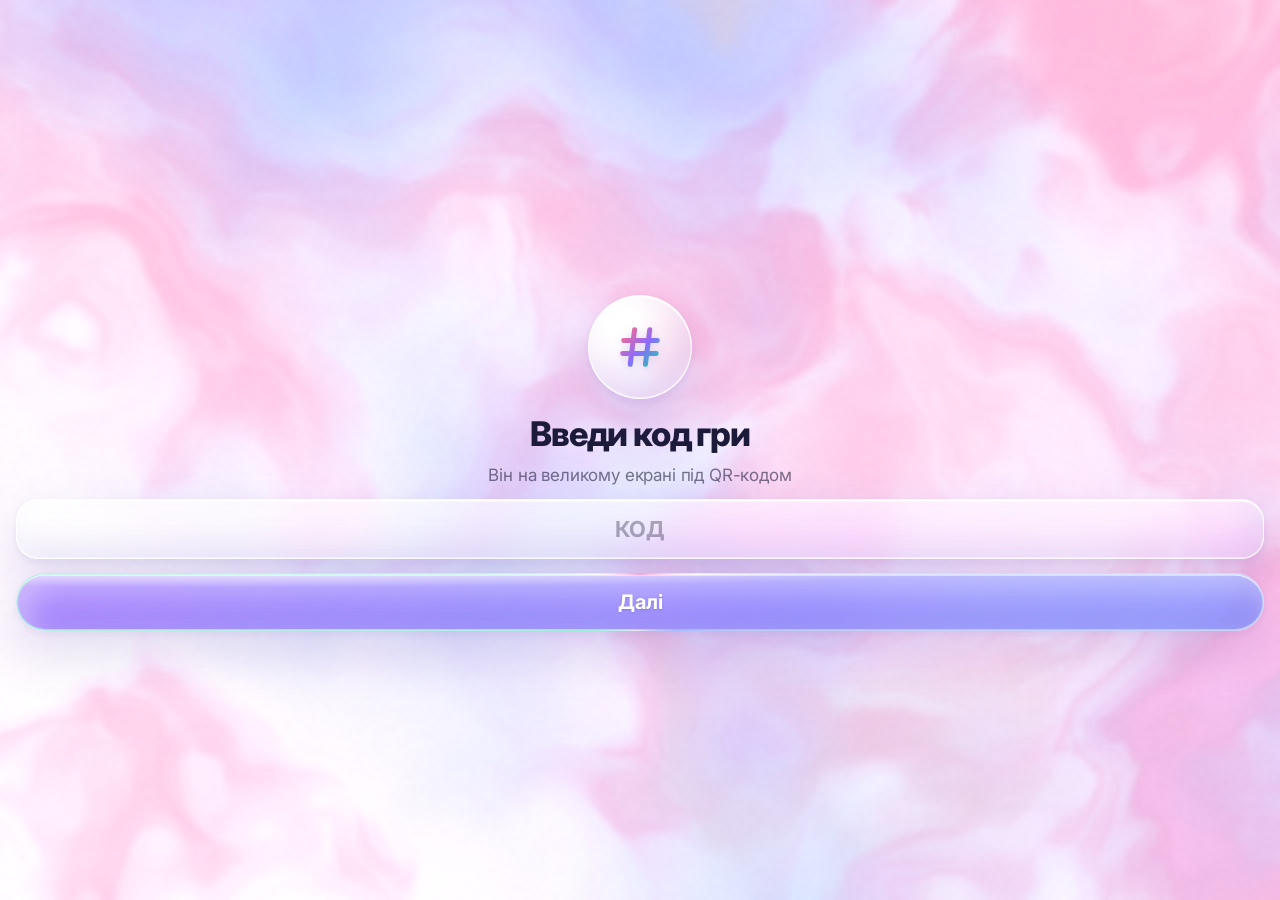
==== commit b795a7e5: "Онови кеш-версію Co-Authored-By: Claude Opus 5.5 <noreply@anthropic.com> Claude-Session: https://cla" ====
--- a/index.html
+++ b/index.html
@@ -6,7 +6,7 @@
 <meta name="theme-color" content="#160d2e">
 <title>Квіз</title>
 <link rel="preconnect" href="https://fonts.googleapis.com">
-<link rel="stylesheet" href="style.css?v=1795441074">
+<link rel="stylesheet" href="style.css?v=1795444183">
 <link rel="stylesheet" id="tf">
 <style>
   body { font-size: 17px; }
@@ -44,12 +44,12 @@
   .warn { color: var(--gold); font-size: 15px; }
 </style>
 <script>/* Стиль одразу, до першого кадру */
-window.VQ_V = '1795441074';
+window.VQ_V = '1795444183';
 (function () { var t = new URLSearchParams(location.search).get('theme') || localStorage.getItem('vq_theme') || 'glass';
   if (!/^[a-z]+$/.test(t)) t = 'glass'; window.VQ_PAL0 = localStorage.getItem('vq_pal') || 'pink';
   document.write('<link rel="stylesheet" id="tc" href="theme-' + t + '.css?v=' + window.VQ_V + '">'); })();
 </script>
-<link rel="stylesheet" href="pal-blue.css?v=1795441074">
+<link rel="stylesheet" href="pal-blue.css?v=1795444183">
 <style>
   /* Телефон: легше для слабких GPU (без розмиття під кнопками й вічних анімацій на кожній) */
   #scr .opt { -webkit-backdrop-filter: none !important; backdrop-filter: none !important; animation: none; will-change: transform; }
@@ -84,16 +84,16 @@
   <div class="top"><span class="me" id="me"><span class="dot connecting"></span></span><span class="pts" id="pts"></span></div>
   <div class="scr" id="scr"></div>
 </div>
-<script>window.VQ_V = '1795441074'</script>
-<script src="lib/mqtt.min.js?v=1795441074"></script>
-<script src="common.js?v=1795441074"></script>
-<script src="lib/gsap.min.js?v=1795441074"></script>
-<script src="liquid.js?v=1795441074"></script>
-<script src="substance.js?v=1795441074"></script>
-<script src="stagefx.js?v=1795441074"></script>
-<script src="doodle.js?v=1795441074"></script>
-<script src="nerdfx.js?v=1795441074"></script>
-<script src="fx.js?v=1795441074"></script>
+<script>window.VQ_V = '1795444183'</script>
+<script src="lib/mqtt.min.js?v=1795444183"></script>
+<script src="common.js?v=1795444183"></script>
+<script src="lib/gsap.min.js?v=1795444183"></script>
+<script src="liquid.js?v=1795444183"></script>
+<script src="substance.js?v=1795444183"></script>
+<script src="stagefx.js?v=1795444183"></script>
+<script src="doodle.js?v=1795444183"></script>
+<script src="nerdfx.js?v=1795444183"></script>
+<script src="fx.js?v=1795444183"></script>
 <script>
 /* Якщо браузер підсунув старі файли з кешу: одне перезавантаження зі свіжими */
 if (!window.VQ || !VQ.applyTheme || !VQ.kin) {
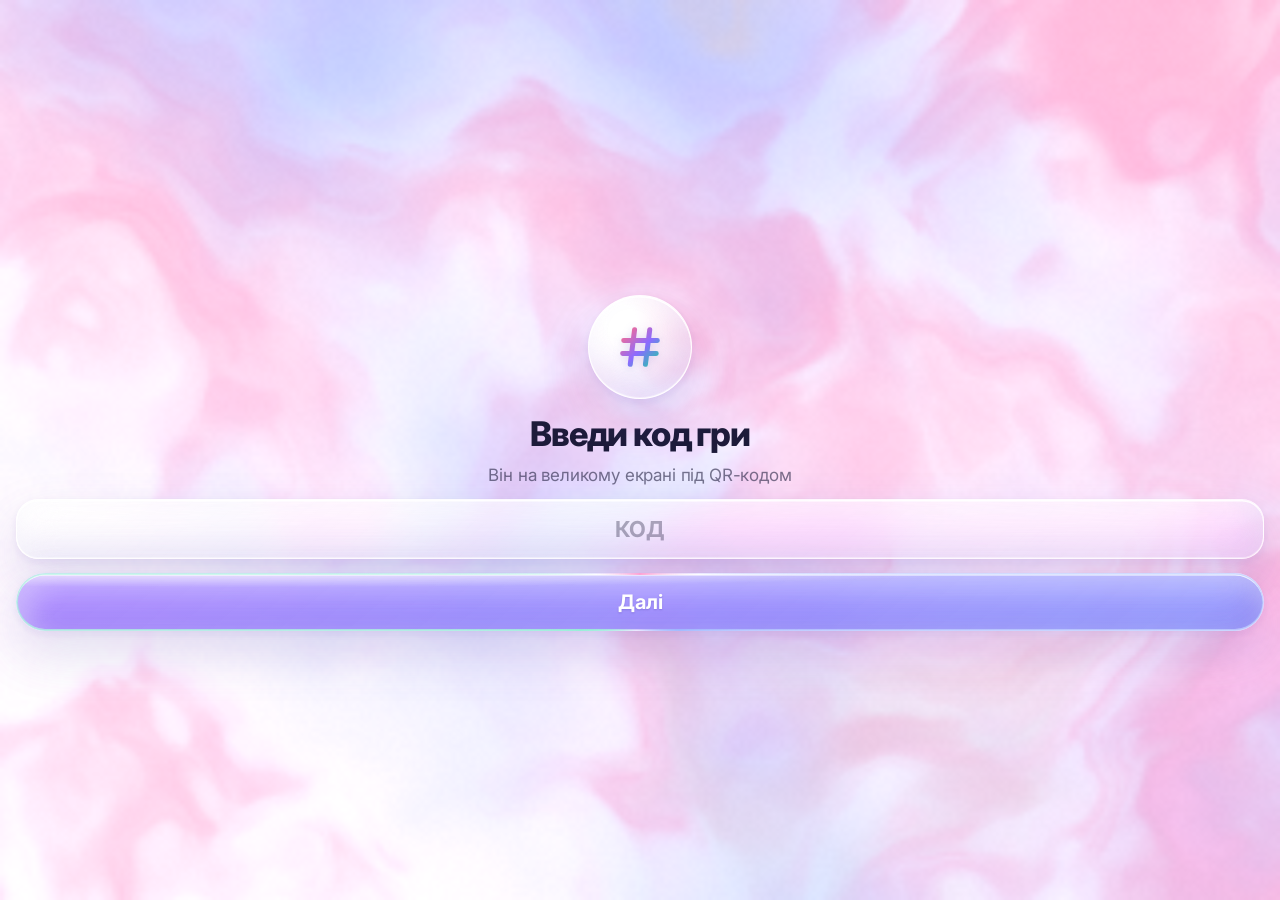
==== commit a04804b6: "Квіз: ще три кольори фарби (корал, лимон, м'ята) Co-Authored-By: Claude Opus 5.5 <noreply@anthropic." ====
--- a/index.html
+++ b/index.html
@@ -6,7 +6,7 @@
 <meta name="theme-color" content="#160d2e">
 <title>Квіз</title>
 <link rel="preconnect" href="https://fonts.googleapis.com">
-<link rel="stylesheet" href="style.css?v=1795444183">
+<link rel="stylesheet" href="style.css?v=1795449610">
 <link rel="stylesheet" id="tf">
 <style>
   body { font-size: 17px; }
@@ -44,12 +44,12 @@
   .warn { color: var(--gold); font-size: 15px; }
 </style>
 <script>/* Стиль одразу, до першого кадру */
-window.VQ_V = '1795444183';
+window.VQ_V = '1795449610';
 (function () { var t = new URLSearchParams(location.search).get('theme') || localStorage.getItem('vq_theme') || 'glass';
   if (!/^[a-z]+$/.test(t)) t = 'glass'; window.VQ_PAL0 = localStorage.getItem('vq_pal') || 'pink';
   document.write('<link rel="stylesheet" id="tc" href="theme-' + t + '.css?v=' + window.VQ_V + '">'); })();
 </script>
-<link rel="stylesheet" href="pal-blue.css?v=1795444183">
+<link rel="stylesheet" href="pal-blue.css?v=1795449610">
 <style>
   /* Телефон: легше для слабких GPU (без розмиття під кнопками й вічних анімацій на кожній) */
   #scr .opt { -webkit-backdrop-filter: none !important; backdrop-filter: none !important; animation: none; will-change: transform; }
@@ -77,23 +77,23 @@
 </style>
 </head>
 <body>
-<script>document.body.dataset.pal = window.VQ_PAL0 === 'blue' ? 'blue' : 'pink';</script>
+<script>document.body.dataset.pal = /^(blue|coral|lemon|mint)$/.test(window.VQ_PAL0) ? window.VQ_PAL0 : 'pink';</script>
 <div class="bg"><i></i><i></i><i></i><div class="bgmarq"><div><span>Квіз&nbsp;✶&nbsp;Хто&nbsp;знає&nbsp;краще&nbsp;✶&nbsp;Квіз&nbsp;✶&nbsp;Хто&nbsp;знає&nbsp;краще&nbsp;✶&nbsp;</span><span>Квіз&nbsp;✶&nbsp;Хто&nbsp;знає&nbsp;краще&nbsp;✶&nbsp;Квіз&nbsp;✶&nbsp;Хто&nbsp;знає&nbsp;краще&nbsp;✶&nbsp;</span></div></div></div>
 <svg width="0" height="0" style="position:absolute" aria-hidden="true"><defs><linearGradient id="ig" x1="0" y1="0" x2="1" y2="1"><stop offset="0" style="stop-color:var(--a0,#ff6b8a)"/><stop offset=".55" style="stop-color:var(--gold,#8b6bff)"/><stop offset="1" style="stop-color:var(--a3,#22c9aa)"/></linearGradient></defs></svg>
 <div id="app">
   <div class="top"><span class="me" id="me"><span class="dot connecting"></span></span><span class="pts" id="pts"></span></div>
   <div class="scr" id="scr"></div>
 </div>
-<script>window.VQ_V = '1795444183'</script>
-<script src="lib/mqtt.min.js?v=1795444183"></script>
-<script src="common.js?v=1795444183"></script>
-<script src="lib/gsap.min.js?v=1795444183"></script>
-<script src="liquid.js?v=1795444183"></script>
-<script src="substance.js?v=1795444183"></script>
-<script src="stagefx.js?v=1795444183"></script>
-<script src="doodle.js?v=1795444183"></script>
-<script src="nerdfx.js?v=1795444183"></script>
-<script src="fx.js?v=1795444183"></script>
+<script>window.VQ_V = '1795449610'</script>
+<script src="lib/mqtt.min.js?v=1795449610"></script>
+<script src="common.js?v=1795449610"></script>
+<script src="lib/gsap.min.js?v=1795449610"></script>
+<script src="liquid.js?v=1795449610"></script>
+<script src="substance.js?v=1795449610"></script>
+<script src="stagefx.js?v=1795449610"></script>
+<script src="doodle.js?v=1795449610"></script>
+<script src="nerdfx.js?v=1795449610"></script>
+<script src="fx.js?v=1795449610"></script>
 <script>
 /* Якщо браузер підсунув старі файли з кешу: одне перезавантаження зі свіжими */
 if (!window.VQ || !VQ.applyTheme || !VQ.kin) {
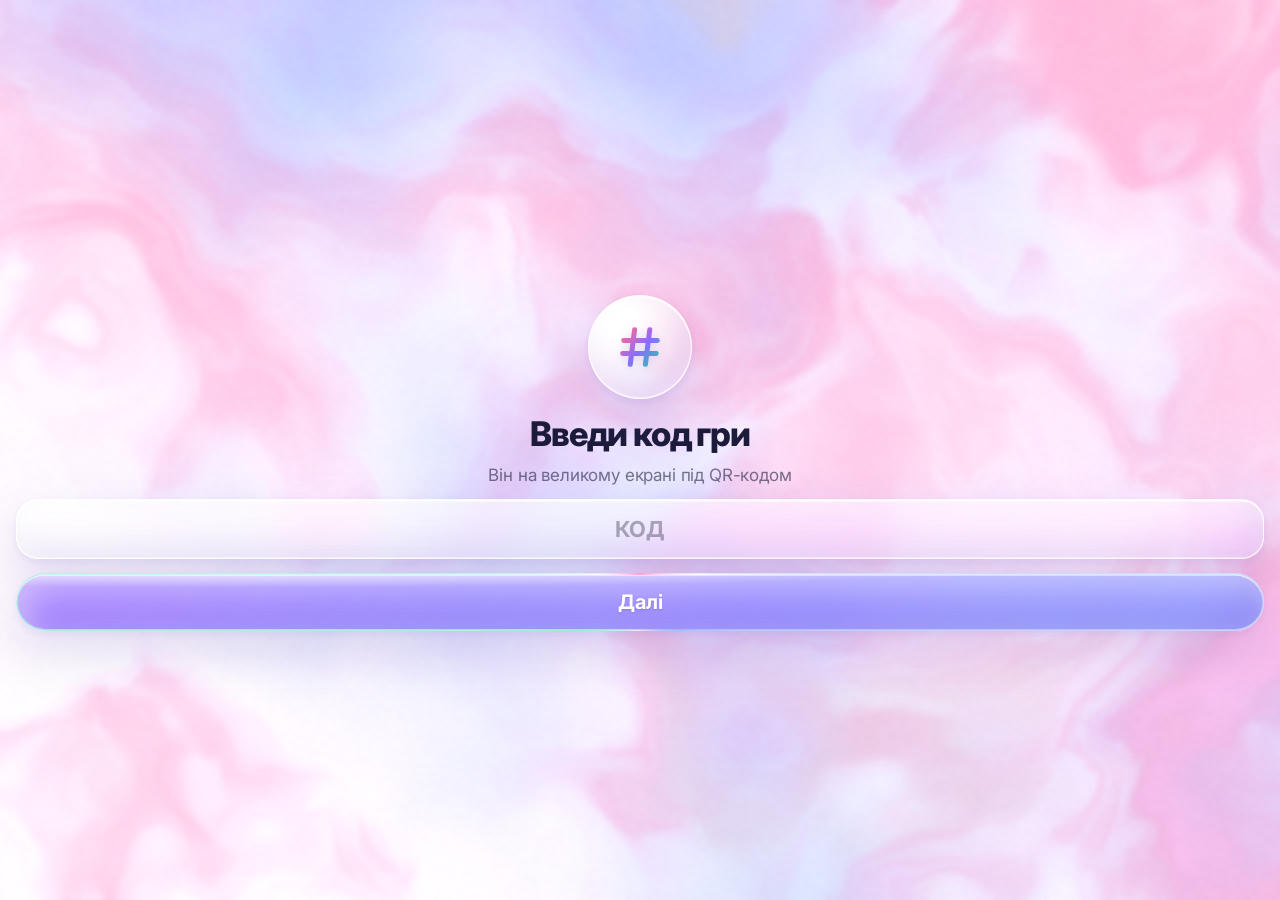
==== commit 8dacc29a: "Квіз: вибір живого фону — фарба або перламутр Co-Authored-By: Claude Opus 5.5 <noreply@anthropic.com" ====
--- a/index.html
+++ b/index.html
@@ -168,6 +168,7 @@
   if (!m) { if (S) { S = null; scr.innerHTML = `${ico('heart')}<h1>Гру завершено</h1><div class="sub">Дякуємо за участь!</div>`; } return; }
   const first = !S; S = m;
   if (S.th && S.th !== document.body.dataset.theme) { VQ.applyTheme(S.th); ls.set('vq_theme', S.th); }
+  if ((S.sb || '') !== (document.body.dataset.sub || '')) { if (S.sb) document.body.dataset.sub = S.sb; else delete document.body.dataset.sub; }
   if ((S.pa || 'pink') !== document.body.dataset.pal) { document.body.dataset.pal = S.pa || 'pink'; ls.set('vq_pal', document.body.dataset.pal); }
   if (joined && S.pl[myId]) confirmed = true;
   if (joined && confirmed && !S.pl[myId]) { joined = false; confirmed = false; ls.del(JK); }
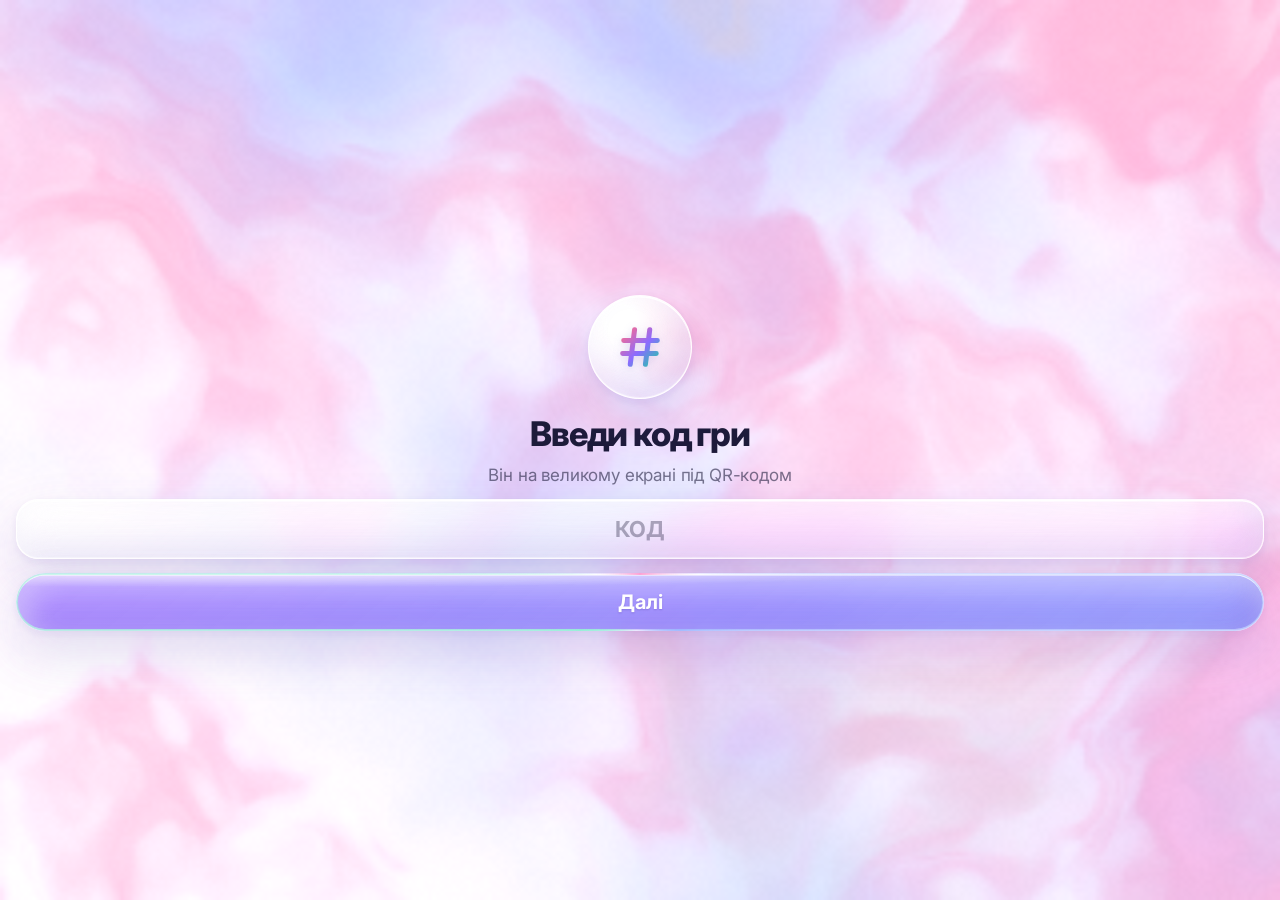
==== commit 90b30589: "Онови кеш-версію Co-Authored-By: Claude Opus 5.5 <noreply@anthropic.com> Claude-Session: https://cla" ====
--- a/index.html
+++ b/index.html
@@ -6,7 +6,7 @@
 <meta name="theme-color" content="#160d2e">
 <title>Квіз</title>
 <link rel="preconnect" href="https://fonts.googleapis.com">
-<link rel="stylesheet" href="style.css?v=1795449610">
+<link rel="stylesheet" href="style.css?v=1795449893">
 <link rel="stylesheet" id="tf">
 <style>
   body { font-size: 17px; }
@@ -44,12 +44,12 @@
   .warn { color: var(--gold); font-size: 15px; }
 </style>
 <script>/* Стиль одразу, до першого кадру */
-window.VQ_V = '1795449610';
+window.VQ_V = '1795449893';
 (function () { var t = new URLSearchParams(location.search).get('theme') || localStorage.getItem('vq_theme') || 'glass';
   if (!/^[a-z]+$/.test(t)) t = 'glass'; window.VQ_PAL0 = localStorage.getItem('vq_pal') || 'pink';
   document.write('<link rel="stylesheet" id="tc" href="theme-' + t + '.css?v=' + window.VQ_V + '">'); })();
 </script>
-<link rel="stylesheet" href="pal-blue.css?v=1795449610">
+<link rel="stylesheet" href="pal-blue.css?v=1795449893">
 <style>
   /* Телефон: легше для слабких GPU (без розмиття під кнопками й вічних анімацій на кожній) */
   #scr .opt { -webkit-backdrop-filter: none !important; backdrop-filter: none !important; animation: none; will-change: transform; }
@@ -84,16 +84,16 @@
   <div class="top"><span class="me" id="me"><span class="dot connecting"></span></span><span class="pts" id="pts"></span></div>
   <div class="scr" id="scr"></div>
 </div>
-<script>window.VQ_V = '1795449610'</script>
-<script src="lib/mqtt.min.js?v=1795449610"></script>
-<script src="common.js?v=1795449610"></script>
-<script src="lib/gsap.min.js?v=1795449610"></script>
-<script src="liquid.js?v=1795449610"></script>
-<script src="substance.js?v=1795449610"></script>
-<script src="stagefx.js?v=1795449610"></script>
-<script src="doodle.js?v=1795449610"></script>
-<script src="nerdfx.js?v=1795449610"></script>
-<script src="fx.js?v=1795449610"></script>
+<script>window.VQ_V = '1795449893'</script>
+<script src="lib/mqtt.min.js?v=1795449893"></script>
+<script src="common.js?v=1795449893"></script>
+<script src="lib/gsap.min.js?v=1795449893"></script>
+<script src="liquid.js?v=1795449893"></script>
+<script src="substance.js?v=1795449893"></script>
+<script src="stagefx.js?v=1795449893"></script>
+<script src="doodle.js?v=1795449893"></script>
+<script src="nerdfx.js?v=1795449893"></script>
+<script src="fx.js?v=1795449893"></script>
 <script>
 /* Якщо браузер підсунув старі файли з кешу: одне перезавантаження зі свіжими */
 if (!window.VQ || !VQ.applyTheme || !VQ.kin) {
